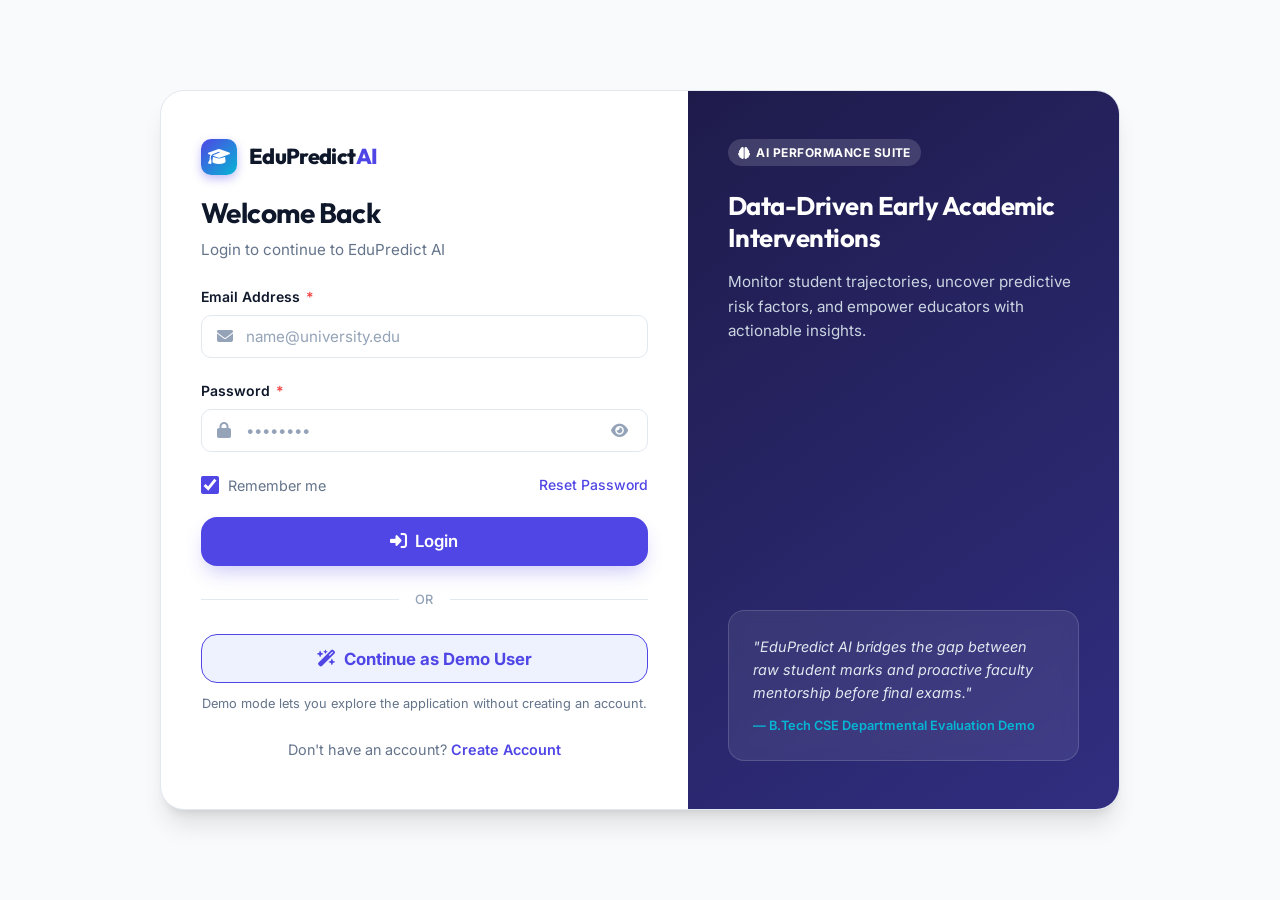
==== login.html @ 9a70016c "Initial commit: Complete EduPredict AI platform with ML inference, persistent auth, dashboard, and d" ====
<!DOCTYPE html>
<html lang="en">
<head>
  <meta charset="UTF-8">
  <meta name="viewport" content="width=device-width, initial-scale=1.0">
  <meta name="description" content="EduPredict AI — Educator & Faculty Login">
  <title>Login — EduPredict AI</title>
  
  <!-- Typography & Icons -->
  <link rel="preconnect" href="https://fonts.googleapis.com">
  <link rel="preconnect" href="https://fonts.gstatic.com" crossorigin>
  <link href="https://fonts.googleapis.com/css2?family=Inter:wght@300;400;500;600;700&family=Outfit:wght@600;700;800&display=swap" rel="stylesheet">
  <link rel="stylesheet" href="https://cdnjs.cloudflare.com/ajax/libs/font-awesome/6.5.1/css/all.min.css">
  
  <!-- CSS Stylesheets -->
  <link rel="stylesheet" href="css/style.css">
  <link rel="stylesheet" href="css/auth.css">
</head>
<body class="auth-page">

  <div class="auth-container auth-container-wide">
    <div class="auth-split-wrapper">
      
      <!-- Left: Form Side -->
      <div class="auth-form-side">
        <div class="auth-header" style="text-align: left; margin-bottom: 1.5rem;">
          <a href="index.html" class="brand-logo" style="margin-bottom: 1.25rem; justify-content: flex-start;">
            <div class="brand-icon"><i class="fa-solid fa-graduation-cap"></i></div>
            <span>EduPredict<span class="highlight">AI</span></span>
          </a>
          <h2 class="auth-title">Welcome Back</h2>
          <p class="auth-subtitle">Login to continue to EduPredict AI</p>
        </div>

        <!-- Normal Login Form -->
        <form id="loginForm" novalidate>
          <div class="form-group">
            <label for="email" class="form-label">Email Address <span class="required">*</span></label>
            <div class="input-icon-wrapper">
              <i class="fa-solid fa-envelope input-icon"></i>
              <input type="email" id="email" class="form-control" placeholder="name@university.edu" required autocomplete="email">
            </div>
            <div class="invalid-feedback">Please provide a valid email address.</div>
          </div>

          <div class="form-group">
            <label for="password" class="form-label">Password <span class="required">*</span></label>
            <div class="input-icon-wrapper">
              <i class="fa-solid fa-lock input-icon"></i>
              <input type="password" id="password" class="form-control" placeholder="••••••••" required autocomplete="current-password">
              <button type="button" class="input-action-btn" data-action="toggle-password" data-target="password" aria-label="Toggle password visibility">
                <i class="fa-solid fa-eye"></i>
              </button>
            </div>
            <div class="invalid-feedback">Password is required.</div>
          </div>

          <div class="auth-meta-row" style="margin-bottom: 1.25rem;">
            <label class="custom-checkbox">
              <input type="checkbox" id="rememberMe" checked>
              <span>Remember me</span>
            </label>
            <a href="reset-password.html" class="forgot-password-link">Reset Password</a>
          </div>

          <!-- Primary Login Button -->
          <button type="submit" class="btn btn-primary btn-block btn-lg" id="loginSubmitBtn">
            <i class="fa-solid fa-right-to-bracket"></i> Login
          </button>
        </form>

        <div class="auth-divider">
          <span>or</span>
        </div>

        <!-- Continue as Demo User Button (Visually secondary) -->
        <button type="button" class="btn btn-secondary btn-block btn-lg" id="continueDemoBtn" style="border-color: var(--primary); color: var(--primary); font-weight: 700; background: var(--primary-light);">
          <i class="fa-solid fa-wand-magic-sparkles"></i> Continue as Demo User
        </button>

        <p style="text-align: center; font-size: 0.8rem; color: var(--text-muted); margin-top: 0.65rem;">
          Demo mode lets you explore the application without creating an account.
        </p>

        <div class="auth-footer" style="margin-top: 1.5rem;">
          Don't have an account? <a href="register.html">Create Account</a>
        </div>
      </div>

      <!-- Right: Visual Side -->
      <div class="auth-visual-side">
        <div>
          <span class="badge badge-pill" style="background: rgba(255,255,255,0.15); color: #ffffff; margin-bottom: 1.5rem; border: none;">
            <i class="fa-solid fa-brain"></i> AI Performance Suite
          </span>
          <h3>Data-Driven Early Academic Interventions</h3>
          <p>
            Monitor student trajectories, uncover predictive risk factors, and empower educators with actionable insights.
          </p>
        </div>

        <div class="auth-quote-card">
          <p class="quote-text">
            "EduPredict AI bridges the gap between raw student marks and proactive faculty mentorship before final exams."
          </p>
          <div class="quote-author">— B.Tech CSE Departmental Evaluation Demo</div>
        </div>
      </div>

    </div>
  </div>

  <!-- Scripts -->
  <script src="js/api.js?v=2.2"></script>
  <script src="js/app.js?v=2.2"></script>
  <script src="js/auth.js?v=2.2"></script>
</body>
</html>
---- css/style.css ----
/* ==========================================================================
   EDUPREDICT AI — GLOBAL DESIGN SYSTEM & STYLES
   Turn Student Data into Academic Insights
   ========================================================================== */

/* --- CSS Variables & Design Tokens --- */
:root {
  /* Brand Color Palette */
  --primary: #4f46e5;         /* Deep Indigo */
  --primary-hover: #4338ca;
  --primary-light: #eef2ff;
  --primary-glow: rgba(79, 70, 229, 0.18);
  
  --accent: #06b6d4;          /* Electric Cyan */
  --accent-light: #ecfeff;
  
  /* Semantic Status Colors */
  --success: #10b981;         /* Emerald - Excellent */
  --success-bg: #ecfdf5;
  --success-border: #a7f3d0;
  
  --info: #3b82f6;            /* Blue - Good */
  --info-bg: #eff6ff;
  --info-border: #bfdbfe;
  
  --warning: #f59e0b;         /* Amber - Average */
  --warning-bg: #fffbeb;
  --warning-border: #fde68a;
  
  --danger: #ef4444;          /* Rose - Needs Attention */
  --danger-bg: #fef2f2;
  --danger-border: #fecaca;
  
  /* Neutrals (Light Mode Default) */
  --bg-body: #f8fafc;
  --bg-surface: #ffffff;
  --bg-surface-elevated: #ffffff;
  --bg-subtle: #f1f5f9;
  --bg-muted: #e2e8f0;
  
  --text-main: #0f172a;       /* Slate 900 */
  --text-muted: #64748b;      /* Slate 500 */
  --text-subtle: #94a3b8;     /* Slate 400 */
  --text-inverse: #ffffff;
  
  --border-light: #e2e8f0;
  --border-medium: #cbd5e1;
  --border-focus: #818cf8;
  
  /* Elevation & Shadows */
  --shadow-xs: 0 1px 2px 0 rgba(0, 0, 0, 0.05);
  --shadow-sm: 0 1px 3px 0 rgba(0, 0, 0, 0.1), 0 1px 2px -1px rgba(0, 0, 0, 0.1);
  --shadow-md: 0 4px 6px -1px rgba(0, 0, 0, 0.1), 0 2px 4px -2px rgba(0, 0, 0, 0.1);
  --shadow-lg: 0 10px 15px -3px rgba(0, 0, 0, 0.1), 0 4px 6px -4px rgba(0, 0, 0, 0.1);
  --shadow-xl: 0 20px 25px -5px rgba(0, 0, 0, 0.1), 0 8px 10px -6px rgba(0, 0, 0, 0.1);
  --shadow-primary: 0 10px 20px -5px rgba(79, 70, 229, 0.3);
  
  /* Typography */
  --font-sans: 'Inter', system-ui, -apple-system, BlinkMacSystemFont, 'Segoe UI', Roboto, Oxygen, Ubuntu, Cantarell, sans-serif;
  --font-heading: 'Outfit', 'Inter', system-ui, sans-serif;
  
  /* Layout Sizing */
  --radius-sm: 6px;
  --radius-md: 10px;
  --radius-lg: 16px;
  --radius-xl: 24px;
  --radius-full: 9999px;
  
  --header-height: 72px;
  --sidebar-width: 260px;
  --max-width: 1240px;
  
  --transition-fast: 0.15s ease;
  --transition-base: 0.25s ease;
  --transition-smooth: 0.35s cubic-bezier(0.16, 1, 0.3, 1);
}

/* --- Dark Theme Overrides --- */
[data-theme="dark"] {
  --bg-body: #090d16;
  --bg-surface: #111827;
  --bg-surface-elevated: #1e293b;
  --bg-subtle: #1f293d;
  --bg-muted: #334155;
  
  --text-main: #f8fafc;
  --text-muted: #94a3b8;
  --text-subtle: #64748b;
  
  --border-light: #1e293b;
  --border-medium: #334155;
  --border-focus: #6366f1;
  
  --primary-light: rgba(79, 70, 229, 0.2);
  --accent-light: rgba(6, 182, 212, 0.15);
  
  --success-bg: rgba(16, 185, 129, 0.15);
  --success-border: rgba(16, 185, 129, 0.3);
  
  --info-bg: rgba(59, 130, 246, 0.15);
  --info-border: rgba(59, 130, 246, 0.3);
  
  --warning-bg: rgba(245, 158, 11, 0.15);
  --warning-border: rgba(245, 158, 11, 0.3);
  
  --danger-bg: rgba(239, 68, 68, 0.15);
  --danger-border: rgba(239, 68, 68, 0.3);
  
  --shadow-sm: 0 1px 3px 0 rgba(0, 0, 0, 0.4);
  --shadow-md: 0 4px 6px -1px rgba(0, 0, 0, 0.5);
  --shadow-lg: 0 10px 15px -3px rgba(0, 0, 0, 0.6);
}

/* --- Base Reset & Global Styles --- */
*, *::before, *::after {
  box-sizing: border-box;
  margin: 0;
  padding: 0;
}

html {
  font-size: 16px;
  scroll-behavior: smooth;
}

body {
  font-family: var(--font-sans);
  background-color: var(--bg-body);
  color: var(--text-main);
  line-height: 1.6;
  -webkit-font-smoothing: antialiased;
  -moz-osx-font-smoothing: grayscale;
  min-height: 100vh;
  display: flex;
  flex-direction: column;
  transition: background-color var(--transition-base), color var(--transition-base);
}

img, svg {
  display: block;
  max-width: 100%;
}

a {
  color: var(--primary);
  text-decoration: none;
  transition: color var(--transition-fast);
}

a:hover {
  color: var(--primary-hover);
}

h1, h2, h3, h4, h5, h6 {
  font-family: var(--font-heading);
  color: var(--text-main);
  line-height: 1.25;
  font-weight: 700;
  letter-spacing: -0.02em;
}

h1 { font-size: 2.75rem; }
h2 { font-size: 2rem; }
h3 { font-size: 1.5rem; }
h4 { font-size: 1.25rem; }
h5 { font-size: 1.1rem; }
h6 { font-size: 0.95rem; }

p {
  color: var(--text-muted);
}

/* --- Layout Container --- */
.container {
  width: 100%;
  max-width: var(--max-width);
  margin-left: auto;
  margin-right: auto;
  padding-left: 1.5rem;
  padding-right: 1.5rem;
}

.container-narrow {
  max-width: 800px;
}

/* --- Navigation Bar (Public) --- */
.navbar {
  position: sticky;
  top: 0;
  z-index: 100;
  height: var(--header-height);
  background-color: rgba(255, 255, 255, 0.85);
  backdrop-filter: blur(12px);
  -webkit-backdrop-filter: blur(12px);
  border-bottom: 1px solid var(--border-light);
  transition: background-color var(--transition-base), border-color var(--transition-base);
}

[data-theme="dark"] .navbar {
  background-color: rgba(17, 24, 39, 0.85);
}

.navbar .nav-container {
  display: flex;
  align-items: center;
  justify-content: space-between;
  height: 100%;
}

.brand-logo {
  display: flex;
  align-items: center;
  gap: 0.75rem;
  font-family: var(--font-heading);
  font-size: 1.35rem;
  font-weight: 800;
  color: var(--text-main);
  letter-spacing: -0.03em;
}

.brand-icon {
  width: 36px;
  height: 36px;
  background: linear-gradient(135deg, var(--primary), var(--accent));
  color: #ffffff;
  border-radius: var(--radius-md);
  display: flex;
  align-items: center;
  justify-content: center;
  font-size: 1.1rem;
  box-shadow: 0 4px 10px rgba(79, 70, 229, 0.35);
}

.brand-logo span.highlight {
  color: var(--primary);
}

.nav-links {
  display: flex;
  align-items: center;
  gap: 2rem;
  list-style: none;
}

.nav-link {
  font-weight: 500;
  font-size: 0.95rem;
  color: var(--text-muted);
  position: relative;
  padding: 0.25rem 0;
}

.nav-link:hover, .nav-link.active {
  color: var(--primary);
}

.nav-link.active::after {
  content: '';
  position: absolute;
  bottom: -4px;
  left: 0;
  right: 0;
  height: 2px;
  background-color: var(--primary);
  border-radius: var(--radius-full);
}

.nav-actions {
  display: flex;
  align-items: center;
  gap: 1rem;
}

.mobile-menu-btn {
  display: none;
  background: none;
  border: none;
  color: var(--text-main);
  font-size: 1.5rem;
  cursor: pointer;
  padding: 0.5rem;
}

/* --- Buttons --- */
.btn {
  display: inline-flex;
  align-items: center;
  justify-content: center;
  gap: 0.5rem;
  font-family: var(--font-sans);
  font-size: 0.95rem;
  font-weight: 600;
  padding: 0.65rem 1.35rem;
  border-radius: var(--radius-md);
  border: 1px solid transparent;
  cursor: pointer;
  transition: all var(--transition-fast);
  text-align: center;
  white-space: nowrap;
  user-select: none;
}

.btn:disabled {
  opacity: 0.6;
  cursor: not-allowed;
  pointer-events: none;
}

.btn-primary {
  background-color: var(--primary);
  color: #ffffff;
  box-shadow: var(--shadow-primary);
}

.btn-primary:hover {
  background-color: var(--primary-hover);
  color: #ffffff;
  transform: translateY(-1px);
  box-shadow: 0 12px 24px -6px rgba(79, 70, 229, 0.4);
}

.btn-secondary {
  background-color: var(--bg-surface);
  color: var(--text-main);
  border-color: var(--border-medium);
}

.btn-secondary:hover {
  background-color: var(--bg-subtle);
  border-color: var(--border-focus);
  color: var(--primary);
}

.btn-outline {
  background-color: transparent;
  color: var(--primary);
  border-color: var(--primary);
}

.btn-outline:hover {
  background-color: var(--primary-light);
}

.btn-danger {
  background-color: var(--danger);
  color: #ffffff;
}

.btn-danger:hover {
  background-color: #dc2626;
  color: #ffffff;
}

.btn-ghost {
  background-color: transparent;
  color: var(--text-muted);
  border-color: transparent;
}

.btn-ghost:hover {
  background-color: var(--bg-subtle);
  color: var(--text-main);
}

.btn-sm {
  font-size: 0.85rem;
  padding: 0.4rem 0.85rem;
  border-radius: var(--radius-sm);
}

.btn-lg {
  font-size: 1.05rem;
  padding: 0.85rem 1.85rem;
  border-radius: var(--radius-lg);
}

.btn-block {
  width: 100%;
}

.btn-icon-only {
  padding: 0.65rem;
  border-radius: var(--radius-md);
}

/* --- Theme Toggle Button --- */
.theme-toggle-btn {
  background: var(--bg-subtle);
  border: 1px solid var(--border-light);
  color: var(--text-muted);
  width: 40px;
  height: 40px;
  border-radius: var(--radius-md);
  display: flex;
  align-items: center;
  justify-content: center;
  cursor: pointer;
  font-size: 1rem;
  transition: all var(--transition-fast);
}

.theme-toggle-btn:hover {
  color: var(--primary);
  border-color: var(--border-medium);
  background: var(--bg-muted);
}

/* --- Badges & Chips --- */
.badge {
  display: inline-flex;
  align-items: center;
  gap: 0.35rem;
  font-size: 0.75rem;
  font-weight: 700;
  padding: 0.25rem 0.65rem;
  border-radius: var(--radius-full);
  text-transform: uppercase;
  letter-spacing: 0.04em;
}

.badge-excellent {
  background-color: var(--success-bg);
  color: var(--success);
  border: 1px solid var(--success-border);
}

.badge-good {
  background-color: var(--info-bg);
  color: var(--info);
  border: 1px solid var(--info-border);
}

.badge-average {
  background-color: var(--warning-bg);
  color: var(--warning);
  border: 1px solid var(--warning-border);
}

.badge-danger, .badge-needs-attention {
  background-color: var(--danger-bg);
  color: var(--danger);
  border: 1px solid var(--danger-border);
}

.badge-neutral {
  background-color: var(--bg-subtle);
  color: var(--text-muted);
  border: 1px solid var(--border-light);
}

.badge-pill {
  border-radius: var(--radius-full);
}

/* --- Cards --- */
.card {
  background-color: var(--bg-surface);
  border: 1px solid var(--border-light);
  border-radius: var(--radius-lg);
  padding: 1.75rem;
  box-shadow: var(--shadow-sm);
  transition: transform var(--transition-base), box-shadow var(--transition-base), border-color var(--transition-base);
}

.card:hover {
  border-color: var(--border-medium);
}

.card-hover:hover {
  transform: translateY(-4px);
  box-shadow: var(--shadow-lg);
  border-color: var(--border-focus);
}

.card-header {
  display: flex;
  align-items: center;
  justify-content: space-between;
  margin-bottom: 1.25rem;
  padding-bottom: 1rem;
  border-bottom: 1px solid var(--border-light);
}

.card-title {
  font-size: 1.2rem;
  font-weight: 700;
}

/* --- Form Controls --- */
.form-group {
  margin-bottom: 1.35rem;
  position: relative;
}

.form-label {
  display: block;
  font-size: 0.875rem;
  font-weight: 600;
  color: var(--text-main);
  margin-bottom: 0.4rem;
}

.form-label .required {
  color: var(--danger);
  margin-left: 0.15rem;
}

.form-helper {
  display: block;
  font-size: 0.775rem;
  color: var(--text-subtle);
  margin-top: 0.35rem;
}

.form-control {
  width: 100%;
  font-family: var(--font-sans);
  font-size: 0.95rem;
  color: var(--text-main);
  background-color: var(--bg-surface);
  border: 1.5px solid var(--border-light);
  border-radius: var(--radius-md);
  padding: 0.7rem 1rem;
  outline: none;
  transition: border-color var(--transition-fast), box-shadow var(--transition-fast), background-color var(--transition-fast);
}

.form-control:focus {
  border-color: var(--primary);
  box-shadow: 0 0 0 3px var(--primary-glow);
}

.form-control::placeholder {
  color: var(--text-subtle);
}

.form-control.is-invalid {
  border-color: var(--danger);
}

.form-control.is-invalid:focus {
  box-shadow: 0 0 0 3px rgba(239, 68, 68, 0.2);
}

.invalid-feedback {
  display: none;
  font-size: 0.775rem;
  color: var(--danger);
  margin-top: 0.35rem;
  font-weight: 500;
}

.is-invalid ~ .invalid-feedback {
  display: block;
}

.input-icon-wrapper {
  position: relative;
}

.input-icon-wrapper .input-icon {
  position: absolute;
  left: 1rem;
  top: 50%;
  transform: translateY(-50%);
  color: var(--text-subtle);
  pointer-events: none;
}

.input-icon-wrapper .form-control {
  padding-left: 2.75rem;
}

.input-icon-wrapper .input-action-btn {
  position: absolute;
  right: 0.75rem;
  top: 50%;
  transform: translateY(-50%);
  background: none;
  border: none;
  color: var(--text-subtle);
  cursor: pointer;
  padding: 0.25rem 0.5rem;
  font-size: 0.95rem;
}

.input-icon-wrapper .input-action-btn:hover {
  color: var(--text-main);
}

/* --- Radio & Checkbox Styles --- */
.custom-checkbox, .custom-radio {
  display: flex;
  align-items: center;
  gap: 0.6rem;
  cursor: pointer;
  user-select: none;
  font-size: 0.9rem;
  color: var(--text-muted);
}

.custom-checkbox input, .custom-radio input {
  accent-color: var(--primary);
  width: 1.1rem;
  height: 1.1rem;
  cursor: pointer;
}

.radio-group-grid {
  display: grid;
  grid-template-columns: repeat(auto-fit, minmax(130px, 1fr));
  gap: 0.75rem;
}

.radio-card {
  position: relative;
  display: flex;
  flex-direction: column;
  align-items: center;
  justify-content: center;
  padding: 0.85rem 1rem;
  border: 1.5px solid var(--border-light);
  border-radius: var(--radius-md);
  background-color: var(--bg-surface);
  cursor: pointer;
  transition: all var(--transition-fast);
  text-align: center;
  font-size: 0.9rem;
  font-weight: 500;
}

.radio-card input {
  position: absolute;
  opacity: 0;
  pointer-events: none;
}

.radio-card:hover {
  border-color: var(--border-medium);
  background-color: var(--bg-subtle);
}

.radio-card.selected, .radio-card input:checked + .radio-card-content, .radio-card:has(input:checked) {
  border-color: var(--primary);
  background-color: var(--primary-light);
  color: var(--primary);
  font-weight: 600;
}

/* --- Hero Section Styles --- */
.hero-section {
  padding: 5.5rem 0 4.5rem;
  position: relative;
  overflow: hidden;
}

.hero-grid {
  display: grid;
  grid-template-columns: 1.1fr 0.9fr;
  gap: 3.5rem;
  align-items: center;
}

.hero-pill {
  display: inline-flex;
  align-items: center;
  gap: 0.5rem;
  background-color: var(--primary-light);
  color: var(--primary);
  border: 1px solid rgba(79, 70, 229, 0.2);
  padding: 0.35rem 0.85rem;
  border-radius: var(--radius-full);
  font-size: 0.85rem;
  font-weight: 600;
  margin-bottom: 1.5rem;
}

.hero-headline {
  font-size: 3.25rem;
  font-weight: 800;
  line-height: 1.15;
  margin-bottom: 1.25rem;
  letter-spacing: -0.03em;
}

.hero-headline .text-gradient {
  background: linear-gradient(135deg, var(--primary) 0%, var(--accent) 100%);
  -webkit-background-clip: text;
  -webkit-text-fill-color: transparent;
}

.hero-subheadline {
  font-size: 1.15rem;
  color: var(--text-muted);
  margin-bottom: 2rem;
  line-height: 1.65;
  max-width: 540px;
}

.hero-actions {
  display: flex;
  align-items: center;
  gap: 1rem;
  margin-bottom: 2.25rem;
  flex-wrap: wrap;
}

.hero-trust {
  display: flex;
  align-items: center;
  gap: 0.65rem;
  font-size: 0.85rem;
  color: var(--text-muted);
}

.hero-trust i {
  color: var(--success);
}

.hero-visual-card {
  position: relative;
  background: linear-gradient(145deg, var(--bg-surface), var(--bg-subtle));
  border: 1px solid var(--border-light);
  border-radius: var(--radius-xl);
  padding: 2rem;
  box-shadow: var(--shadow-xl);
}

.hero-visual-preview {
  background: var(--bg-surface);
  border: 1px solid var(--border-light);
  border-radius: var(--radius-lg);
  padding: 1.5rem;
  box-shadow: var(--shadow-md);
}

.preview-metric-row {
  display: grid;
  grid-template-columns: repeat(3, 1fr);
  gap: 1rem;
  margin-bottom: 1.5rem;
}

.preview-stat {
  background: var(--bg-subtle);
  padding: 0.85rem;
  border-radius: var(--radius-md);
  text-align: center;
}

.preview-stat .stat-num {
  font-size: 1.25rem;
  font-weight: 700;
  color: var(--text-main);
  display: block;
}

.preview-stat .stat-lbl {
  font-size: 0.75rem;
  color: var(--text-muted);
}

/* --- Section Global Structure --- */
.section {
  padding: 5rem 0;
}

.section-alt {
  background-color: var(--bg-subtle);
}

.section-header {
  text-align: center;
  max-width: 680px;
  margin: 0 auto 3.5rem;
}

.section-header .section-tag {
  color: var(--primary);
  font-size: 0.85rem;
  font-weight: 700;
  text-transform: uppercase;
  letter-spacing: 0.08em;
  margin-bottom: 0.5rem;
  display: block;
}

.section-header .section-title {
  font-size: 2.25rem;
  margin-bottom: 0.85rem;
}

.section-header .section-desc {
  font-size: 1.05rem;
  color: var(--text-muted);
}

/* --- Feature Grid --- */
.features-grid {
  display: grid;
  grid-template-columns: repeat(auto-fit, minmax(260px, 1fr));
  gap: 2rem;
}

.feature-card {
  background: var(--bg-surface);
  border: 1px solid var(--border-light);
  border-radius: var(--radius-lg);
  padding: 2rem;
  box-shadow: var(--shadow-sm);
  transition: all var(--transition-base);
}

.feature-card:hover {
  transform: translateY(-4px);
  box-shadow: var(--shadow-lg);
  border-color: var(--border-focus);
}

.feature-icon-wrapper {
  width: 52px;
  height: 52px;
  background: var(--primary-light);
  color: var(--primary);
  border-radius: var(--radius-md);
  display: flex;
  align-items: center;
  justify-content: center;
  font-size: 1.35rem;
  margin-bottom: 1.25rem;
}

.feature-card h4 {
  margin-bottom: 0.65rem;
}

/* --- How it Works (3 Step Connected Workflow) --- */
.workflow-grid {
  display: grid;
  grid-template-columns: repeat(3, 1fr);
  gap: 2rem;
  position: relative;
}

.workflow-card {
  background: var(--bg-surface);
  border: 1px solid var(--border-light);
  border-radius: var(--radius-lg);
  padding: 2.25rem 1.75rem;
  position: relative;
  box-shadow: var(--shadow-sm);
}

.step-number {
  position: absolute;
  top: 1.25rem;
  right: 1.5rem;
  font-family: var(--font-heading);
  font-size: 2.25rem;
  font-weight: 800;
  color: var(--text-subtle);
  opacity: 0.35;
}

.workflow-icon {
  width: 48px;
  height: 48px;
  background: linear-gradient(135deg, var(--primary), var(--accent));
  color: #fff;
  border-radius: var(--radius-md);
  display: flex;
  align-items: center;
  justify-content: center;
  font-size: 1.2rem;
  margin-bottom: 1.25rem;
}

/* --- Stakeholder Cards --- */
.stakeholders-grid {
  display: grid;
  grid-template-columns: repeat(3, 1fr);
  gap: 2rem;
}

.stakeholder-card {
  background: var(--bg-surface);
  border: 1px solid var(--border-light);
  border-radius: var(--radius-lg);
  padding: 2rem;
}

.stakeholder-card ul {
  list-style: none;
  margin-top: 1rem;
}

.stakeholder-card ul li {
  display: flex;
  align-items: flex-start;
  gap: 0.65rem;
  font-size: 0.9rem;
  color: var(--text-muted);
  margin-bottom: 0.75rem;
}

.stakeholder-card ul li i {
  color: var(--success);
  margin-top: 0.25rem;
}

/* --- Tech Stack Display --- */
.tech-grid {
  display: grid;
  grid-template-columns: repeat(auto-fit, minmax(170px, 1fr));
  gap: 1.25rem;
}

.tech-card {
  background: var(--bg-surface);
  border: 1px solid var(--border-light);
  border-radius: var(--radius-md);
  padding: 1.25rem;
  text-align: center;
  display: flex;
  flex-direction: column;
  align-items: center;
  gap: 0.5rem;
  transition: all var(--transition-fast);
}

.tech-card:hover {
  border-color: var(--primary);
  transform: translateY(-2px);
}

.tech-card i {
  font-size: 2rem;
  color: var(--primary);
}

.tech-card .tech-name {
  font-weight: 700;
  font-size: 0.95rem;
  color: var(--text-main);
}

.tech-card .tech-role {
  font-size: 0.75rem;
  color: var(--text-muted);
}

/* --- Final CTA --- */
.cta-banner {
  background: linear-gradient(135deg, #1e1b4b, #312e81);
  color: #ffffff;
  border-radius: var(--radius-xl);
  padding: 4rem 2.5rem;
  text-align: center;
  position: relative;
  overflow: hidden;
  box-shadow: var(--shadow-xl);
}

.cta-banner h2 {
  color: #ffffff;
  font-size: 2.5rem;
  margin-bottom: 1rem;
}

.cta-banner p {
  color: #cbd5e1;
  font-size: 1.1rem;
  max-width: 560px;
  margin: 0 auto 2rem;
}

/* --- Footer --- */
.footer {
  background-color: var(--bg-surface);
  border-top: 1px solid var(--border-light);
  padding: 4rem 0 2rem;
  margin-top: auto;
}

.footer-grid {
  display: grid;
  grid-template-columns: 2fr 1fr 1fr 1fr;
  gap: 3rem;
  margin-bottom: 3rem;
}

.footer-brand p {
  margin-top: 0.75rem;
  font-size: 0.9rem;
  max-width: 300px;
}

.footer-heading {
  font-size: 0.95rem;
  font-weight: 700;
  color: var(--text-main);
  margin-bottom: 1.25rem;
  text-transform: uppercase;
  letter-spacing: 0.05em;
}

.footer-links {
  list-style: none;
}

.footer-links li {
  margin-bottom: 0.65rem;
}

.footer-links a {
  color: var(--text-muted);
  font-size: 0.9rem;
}

.footer-links a:hover {
  color: var(--primary);
}

.footer-bottom {
  padding-top: 2rem;
  border-top: 1px solid var(--border-light);
  display: flex;
  align-items: center;
  justify-content: space-between;
  font-size: 0.85rem;
  color: var(--text-subtle);
  flex-wrap: wrap;
  gap: 1rem;
}

/* --- Toast Alert Notifications --- */
.toast-container {
  position: fixed;
  bottom: 1.5rem;
  right: 1.5rem;
  z-index: 1000;
  display: flex;
  flex-direction: column;
  gap: 0.75rem;
  pointer-events: none;
}

.toast {
  pointer-events: auto;
  min-width: 300px;
  max-width: 420px;
  background: var(--bg-surface-elevated);
  color: var(--text-main);
  border: 1px solid var(--border-light);
  border-radius: var(--radius-md);
  padding: 1rem 1.25rem;
  box-shadow: var(--shadow-xl);
  display: flex;
  align-items: flex-start;
  gap: 0.85rem;
  animation: slideInRight 0.3s cubic-bezier(0.16, 1, 0.3, 1);
  transition: all var(--transition-base);
}

.toast.toast-success {
  border-left: 4px solid var(--success);
}
.toast.toast-info {
  border-left: 4px solid var(--info);
}
.toast.toast-warning {
  border-left: 4px solid var(--warning);
}
.toast.toast-danger {
  border-left: 4px solid var(--danger);
}

.toast-icon {
  font-size: 1.2rem;
  margin-top: 0.1rem;
}
.toast-success .toast-icon { color: var(--success); }
.toast-info .toast-icon { color: var(--info); }
.toast-warning .toast-icon { color: var(--warning); }
.toast-danger .toast-icon { color: var(--danger); }

.toast-content {
  flex: 1;
}

.toast-title {
  font-weight: 700;
  font-size: 0.9rem;
  margin-bottom: 0.2rem;
}

.toast-message {
  font-size: 0.825rem;
  color: var(--text-muted);
}

.toast-close {
  background: none;
  border: none;
  color: var(--text-subtle);
  cursor: pointer;
  font-size: 1rem;
  padding: 0.1rem;
}

@keyframes slideInRight {
  from {
    opacity: 0;
    transform: translateX(100%);
  }
  to {
    opacity: 1;
    transform: translateX(0);
  }
}

/* --- Modal Overlay & Dialog --- */
.modal-overlay {
  position: fixed;
  inset: 0;
  background-color: rgba(15, 23, 42, 0.6);
  backdrop-filter: blur(4px);
  z-index: 999;
  display: flex;
  align-items: center;
  justify-content: center;
  padding: 1.5rem;
  opacity: 0;
  visibility: hidden;
  transition: all var(--transition-base);
}

.modal-overlay.active {
  opacity: 1;
  visibility: visible;
}

.modal-dialog {
  background-color: var(--bg-surface);
  border: 1px solid var(--border-light);
  border-radius: var(--radius-lg);
  max-width: 520px;
  width: 100%;
  padding: 2rem;
  box-shadow: var(--shadow-xl);
  transform: scale(0.95);
  transition: transform var(--transition-base);
}

.modal-overlay.active .modal-dialog {
  transform: scale(1);
}

.modal-header {
  display: flex;
  align-items: center;
  justify-content: space-between;
  margin-bottom: 1rem;
}

.modal-title {
  font-size: 1.25rem;
  font-weight: 700;
}

.modal-footer {
  display: flex;
  align-items: center;
  justify-content: flex-end;
  gap: 0.75rem;
  margin-top: 1.5rem;
}

/* --- Responsive Breakpoints --- */
@media (max-width: 1024px) {
  .hero-grid {
    grid-template-columns: 1fr;
    text-align: center;
    gap: 2.5rem;
  }
  .hero-subheadline {
    margin-left: auto;
    margin-right: auto;
  }
  .hero-actions, .hero-trust {
    justify-content: center;
  }
  .workflow-grid, .stakeholders-grid {
    grid-template-columns: 1fr;
  }
  .footer-grid {
    grid-template-columns: 1fr 1fr;
  }
}

@media (max-width: 768px) {
  h1 { font-size: 2.2rem; }
  h2 { font-size: 1.75rem; }
  .hero-headline { font-size: 2.35rem; }
  
  .mobile-menu-btn {
    display: block;
  }
  
  .nav-links {
    position: fixed;
    top: var(--header-height);
    left: 0;
    right: 0;
    background-color: var(--bg-surface);
    border-bottom: 1px solid var(--border-light);
    flex-direction: column;
    padding: 1.5rem;
    gap: 1.25rem;
    display: none;
    box-shadow: var(--shadow-lg);
  }
  
  .nav-links.active {
    display: flex;
  }
  
  .footer-grid {
    grid-template-columns: 1fr;
    gap: 2rem;
  }
}
---- css/auth.css ----
/* ==========================================================================
   EDUPREDICT AI — AUTHENTICATION STYLES (LOGIN & REGISTER)
   ========================================================================== */

.auth-page {
  min-height: 100vh;
  display: flex;
  align-items: center;
  justify-content: center;
  padding: 2.5rem 1.5rem;
  background-color: var(--bg-body);
  position: relative;
}

.auth-container {
  width: 100%;
  max-width: 460px;
}

.auth-container-wide {
  max-width: 960px;
}

.auth-split-wrapper {
  display: grid;
  grid-template-columns: 1.1fr 0.9fr;
  background: var(--bg-surface);
  border: 1px solid var(--border-light);
  border-radius: var(--radius-xl);
  box-shadow: var(--shadow-xl);
  overflow: hidden;
}

.auth-form-side {
  padding: 3rem 2.5rem;
}

.auth-visual-side {
  background: linear-gradient(145deg, #1e1b4b, #312e81);
  color: #ffffff;
  padding: 3rem 2.5rem;
  display: flex;
  flex-direction: column;
  justify-content: space-between;
  position: relative;
}

.auth-visual-side h3 {
  color: #ffffff;
  font-size: 1.6rem;
  margin-bottom: 1rem;
}

.auth-visual-side p {
  color: #cbd5e1;
  font-size: 0.95rem;
  line-height: 1.6;
}

.auth-quote-card {
  background: rgba(255, 255, 255, 0.08);
  backdrop-filter: blur(8px);
  border: 1px solid rgba(255, 255, 255, 0.15);
  border-radius: var(--radius-lg);
  padding: 1.5rem;
  margin-top: 2rem;
}

.auth-quote-card .quote-text {
  font-style: italic;
  font-size: 0.9rem;
  color: #e2e8f0;
  margin-bottom: 0.75rem;
}

.auth-quote-card .quote-author {
  font-size: 0.8rem;
  font-weight: 600;
  color: var(--accent);
}

.auth-card {
  background: var(--bg-surface);
  border: 1px solid var(--border-light);
  border-radius: var(--radius-xl);
  padding: 2.75rem 2.25rem;
  box-shadow: var(--shadow-xl);
}

.auth-header {
  text-align: center;
  margin-bottom: 2rem;
}

.auth-header .brand-logo {
  justify-content: center;
  margin-bottom: 1.5rem;
}

.auth-title {
  font-size: 1.75rem;
  font-weight: 700;
  margin-bottom: 0.5rem;
}

.auth-subtitle {
  color: var(--text-muted);
  font-size: 0.95rem;
}

.social-login-btn {
  width: 100%;
  background-color: var(--bg-surface);
  color: var(--text-main);
  border: 1.5px solid var(--border-light);
  border-radius: var(--radius-md);
  padding: 0.75rem 1rem;
  font-weight: 600;
  font-size: 0.95rem;
  display: flex;
  align-items: center;
  justify-content: center;
  gap: 0.75rem;
  cursor: pointer;
  transition: all var(--transition-fast);
  margin-bottom: 1.5rem;
}

.social-login-btn:hover {
  background-color: var(--bg-subtle);
  border-color: var(--border-medium);
}

.auth-divider {
  display: flex;
  align-items: center;
  text-align: center;
  margin: 1.5rem 0;
  color: var(--text-subtle);
  font-size: 0.8rem;
  font-weight: 500;
  text-transform: uppercase;
  letter-spacing: 0.05em;
}

.auth-divider::before, .auth-divider::after {
  content: '';
  flex: 1;
  border-bottom: 1px solid var(--border-light);
}

.auth-divider span {
  padding: 0 1rem;
}

.auth-meta-row {
  display: flex;
  align-items: center;
  justify-content: space-between;
  margin-bottom: 1.5rem;
  font-size: 0.875rem;
}

.forgot-password-link {
  color: var(--primary);
  font-weight: 500;
}

.forgot-password-link:hover {
  text-decoration: underline;
}

/* --- Password Strength Indicator --- */
.password-strength-container {
  margin-top: 0.5rem;
}

.strength-bar-wrapper {
  height: 4px;
  background-color: var(--bg-muted);
  border-radius: var(--radius-full);
  overflow: hidden;
  display: flex;
  gap: 3px;
  margin-bottom: 0.35rem;
}

.strength-segment {
  height: 100%;
  flex: 1;
  background-color: var(--bg-muted);
  transition: background-color var(--transition-base);
}

.strength-text-row {
  display: flex;
  justify-content: space-between;
  font-size: 0.75rem;
  color: var(--text-subtle);
}

.strength-label {
  font-weight: 600;
}

/* Strength states */
.strength-weak .strength-segment:nth-child(1) { background-color: var(--danger); }
.strength-weak .strength-label { color: var(--danger); }

.strength-medium .strength-segment:nth-child(1),
.strength-medium .strength-segment:nth-child(2) { background-color: var(--warning); }
.strength-medium .strength-label { color: var(--warning); }

.strength-strong .strength-segment:nth-child(1),
.strength-strong .strength-segment:nth-child(2),
.strength-strong .strength-segment:nth-child(3),
.strength-strong .strength-segment:nth-child(4) { background-color: var(--success); }
.strength-strong .strength-label { color: var(--success); }

/* --- Demo Credentials Preset Helper --- */
.demo-preset-box {
  background-color: var(--bg-subtle);
  border: 1px dashed var(--border-medium);
  border-radius: var(--radius-md);
  padding: 0.85rem 1rem;
  margin-bottom: 1.5rem;
  font-size: 0.825rem;
}

.demo-preset-header {
  display: flex;
  align-items: center;
  justify-content: space-between;
  margin-bottom: 0.4rem;
  font-weight: 600;
  color: var(--text-main);
}

.demo-preset-btn {
  background-color: var(--primary-light);
  color: var(--primary);
  border: none;
  font-size: 0.75rem;
  font-weight: 700;
  padding: 0.2rem 0.55rem;
  border-radius: var(--radius-sm);
  cursor: pointer;
  transition: all var(--transition-fast);
}

.demo-preset-btn:hover {
  background-color: var(--primary);
  color: #fff;
}

.auth-footer {
  text-align: center;
  margin-top: 2rem;
  font-size: 0.9rem;
  color: var(--text-muted);
}

.auth-footer a {
  font-weight: 600;
}

@media (max-width: 768px) {
  .auth-split-wrapper {
    grid-template-columns: 1fr;
  }
  .auth-visual-side {
    display: none;
  }
  .auth-form-side {
    padding: 2rem 1.5rem;
  }
  .auth-card {
    padding: 2rem 1.5rem;
  }
}
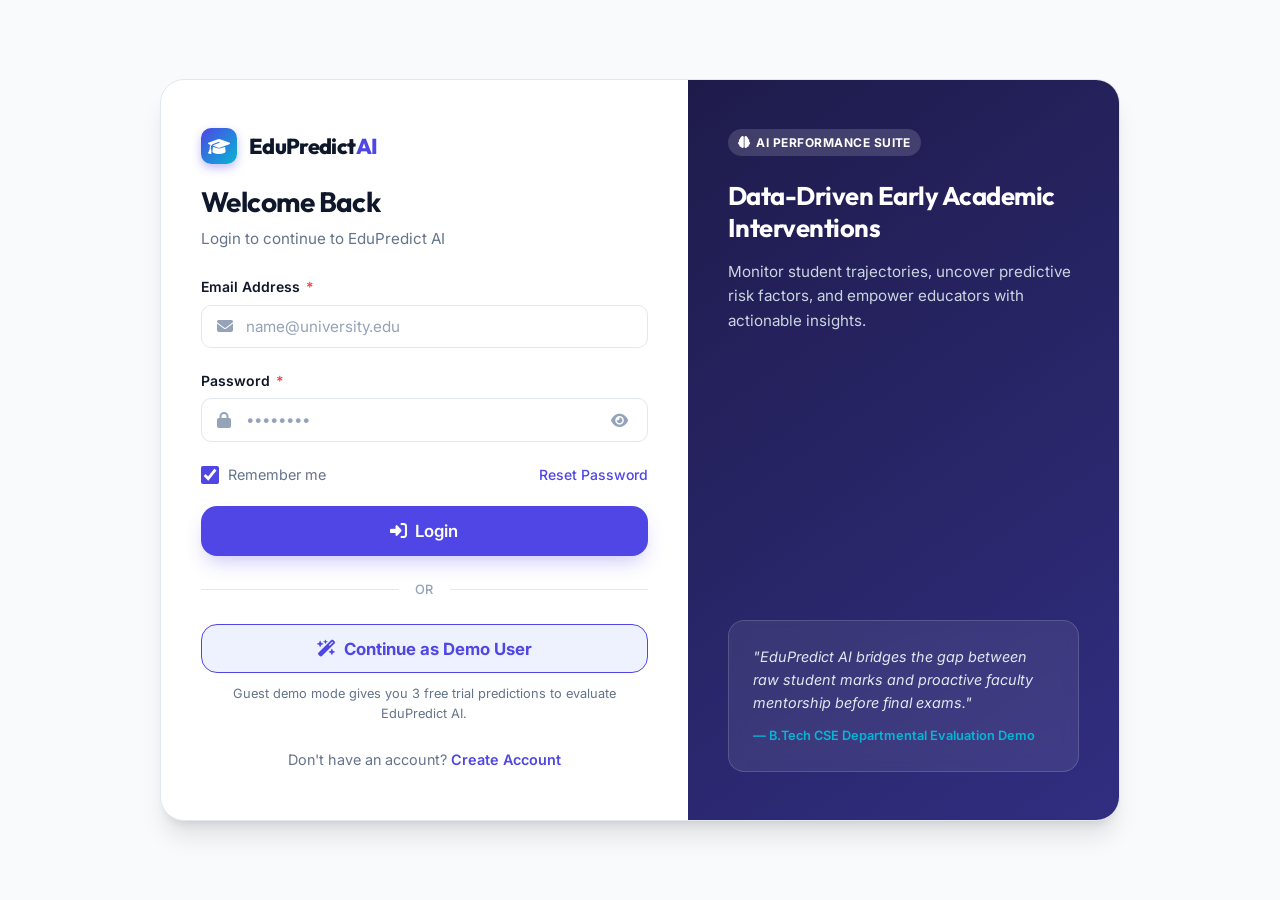
==== commit 431512ad: "Remove family income from UI and enforce 3-trial limit on guest demo mode with login prompt" ====
--- a/login.html
+++ b/login.html
@@ -79,7 +79,7 @@
         </button>
 
         <p style="text-align: center; font-size: 0.8rem; color: var(--text-muted); margin-top: 0.65rem;">
-          Demo mode lets you explore the application without creating an account.
+          Guest demo mode gives you 3 free trial predictions to evaluate EduPredict AI.
         </p>
 
         <div class="auth-footer" style="margin-top: 1.5rem;">
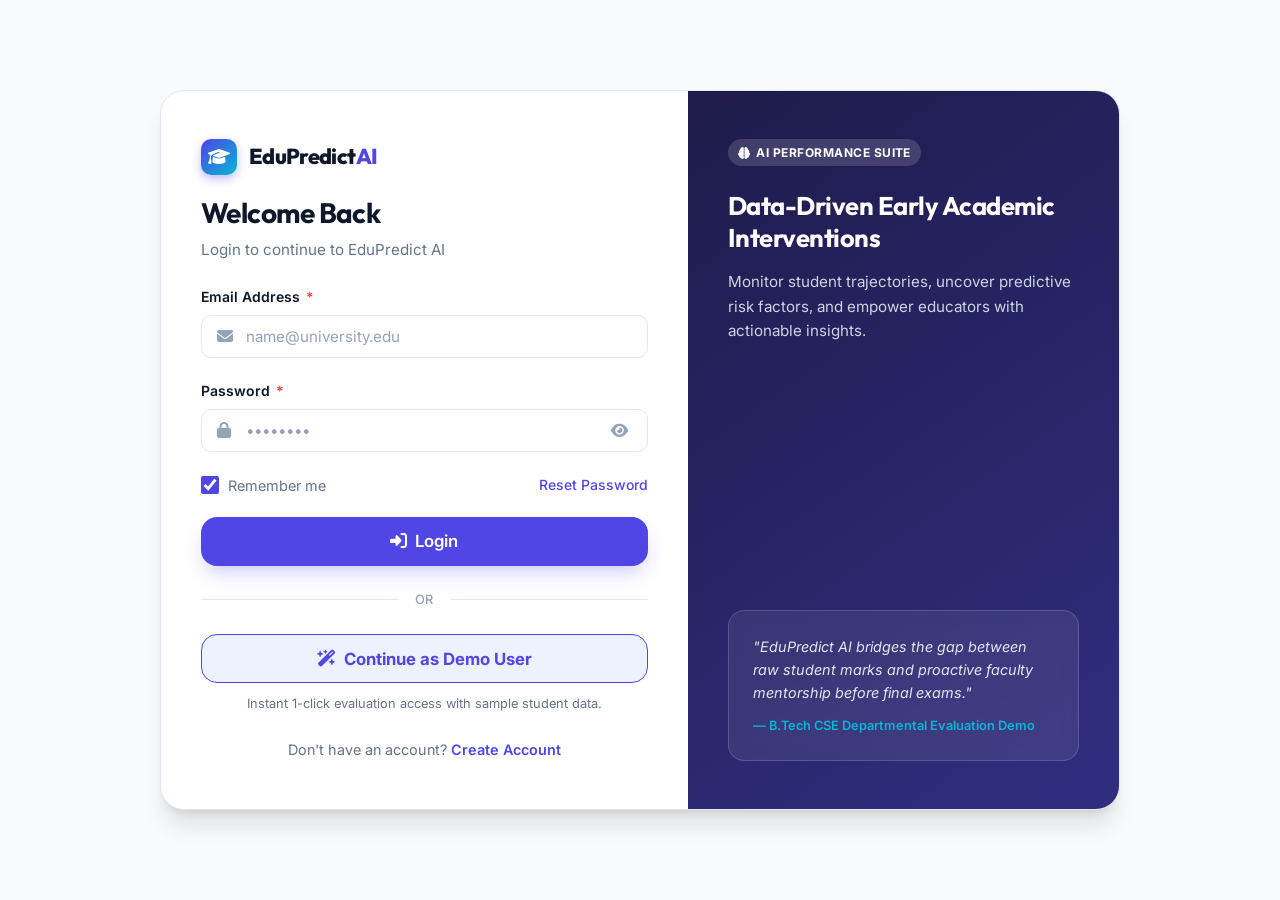
==== commit 7de0835e: "Remove free trial limits and trial banners - unrestricted access restored" ====
--- a/login.html
+++ b/login.html
@@ -79,7 +79,7 @@
         </button>
 
         <p style="text-align: center; font-size: 0.8rem; color: var(--text-muted); margin-top: 0.65rem;">
-          Guest demo mode gives you 3 free trial predictions to evaluate EduPredict AI.
+          Instant 1-click evaluation access with sample student data.
         </p>
 
         <div class="auth-footer" style="margin-top: 1.5rem;">
